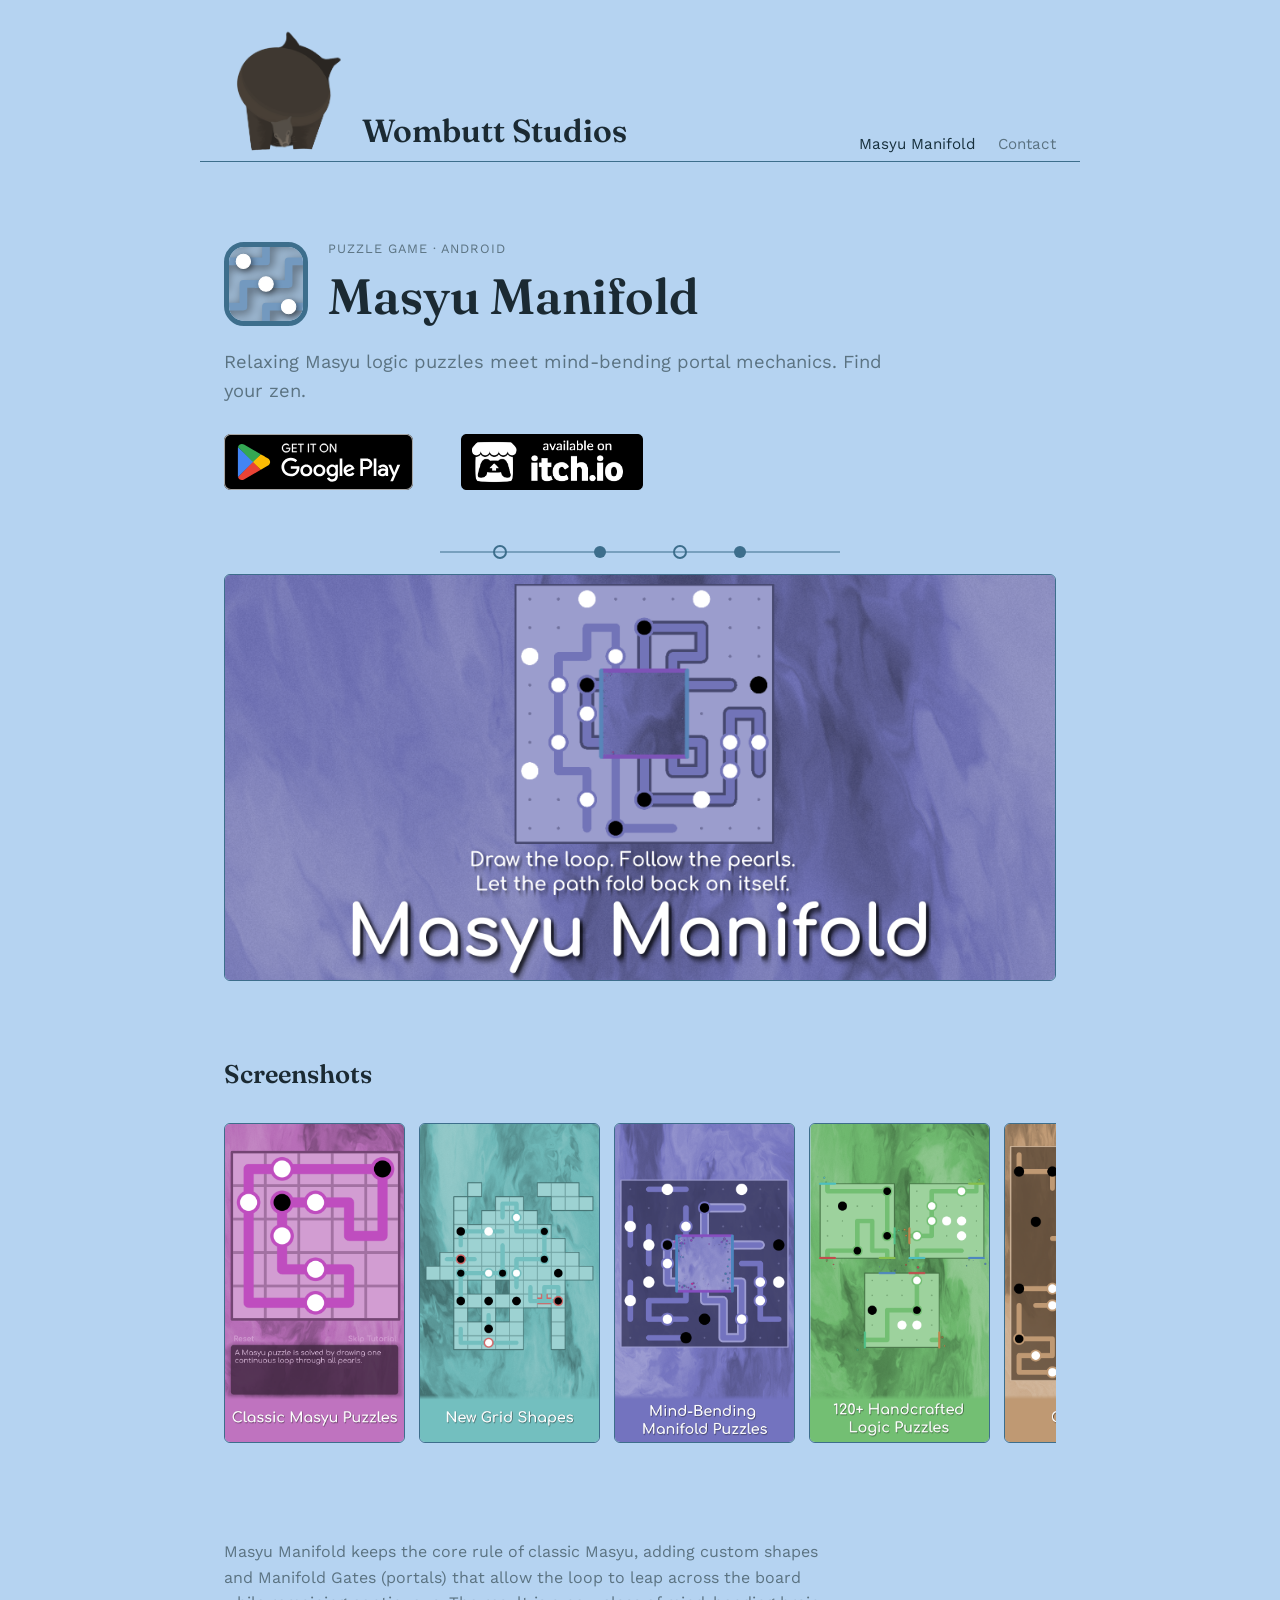
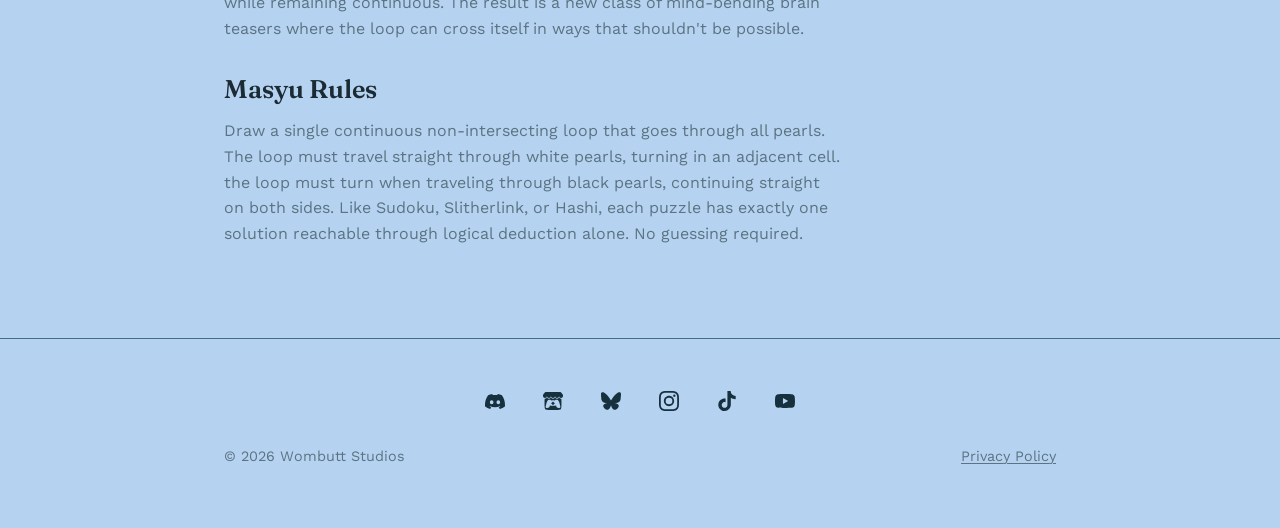
==== masyu-manifold.html @ cf981324 "new HTML and CSS site w/ masyu assets." ====
<!DOCTYPE html>
<html lang="en">
<head>
<meta charset="UTF-8">
<meta name="viewport" content="width=device-width, initial-scale=1.0">
<title>Masyu Manifold — Wombutt Studios</title>
<meta name="description" content="Masyu Manifold: a zen watercolor Masyu loop puzzle game with portal mechanics, for Android.">
<meta property="og:image" content="assets/img/feature-graphic.png">
<link rel="icon" href="assets/img/favicon.png">
<link rel="stylesheet" href="assets/css/style.css">
</head>
<body class="theme-game">

<header class="site-header">
  <div class="wrap nav">
    <a class="brand" href="index.html">
      <img src="assets/img/wombutt-logo.png" alt="Wombutt Studios logo">
      Wombutt Studios
    </a>
    <ul class="nav-links">
      <li><a href="masyu-manifold.html" class="active">Masyu Manifold</a></li>
     <!-- <li><a href="rules.html">Rules &amp; Strategy</a></li> -->
      <li><a href="contact.html">Contact</a></li>
    </ul>
  </div>
</header>

<main>
  <section class="hero">
    <div class="wrap">
    <div class="title-row">
      <img src="assets/img/favicon.svg" alt="" class="app-icon">
      <div>
        <p class="hero-eyebrow">Puzzle game · Android</p>
        <h1>Masyu Manifold</h1>
      </div>
    </div>

      <p class="lede">
        Relaxing Masyu logic puzzles meet mind-bending portal mechanics. Find your zen.
      </p>
      <!--
      <div class="btn-row">
        <a class="btn btn-primary" href="https://play.google.com/store/apps/details?id=io.itch.wombuttstudios.masyumanifold" target="_blank" rel="noopener">Get it on Google Play</a>
        <a class="btn btn-secondary" href="https://wombuttstudios.itch.io/masyu-manifold" target="_blank" rel="noopener">Play the web build on itch.io</a>
      </div>
      -->

      <div class="btn-row badge-row">
        <a href="#" target="_blank" rel="noopener">
          <img src="assets/img/store/google-badge.svg" alt="Get it on Google Play" class="store-badge">
        </a>
        <a href="https://wombuttstudios.itch.io/masyu-manifold" target="_blank" rel="noopener">
          <img src="assets/img/store/itch-badge.png" alt="Available on itch.io" class="store-badge">
        </a>
      </div>


    </div>
  </section>

  <div class="wrap">
    <span class="loop-divider" aria-hidden="true">
      <svg viewBox="0 0 400 28" xmlns="http://www.w3.org/2000/svg">
        <path d="M0 14 H60 L100 14 L140 14 Q160 14 160 14 L240 14 L280 14 Q300 14 300 14 L400 14"
              fill="none" stroke="currentColor" stroke-width="2" opacity="0.5"/>
        <circle cx="60" cy="14" r="6" fill="none" stroke="currentColor" stroke-width="2"/>
        <circle cx="160" cy="14" r="6" fill="currentColor"/>
        <circle cx="240" cy="14" r="6" fill="none" stroke="currentColor" stroke-width="2"/>
        <circle cx="300" cy="14" r="6" fill="currentColor"/>
      </svg>
    </span>
  </div>

  <div class="wrap">
    <img src="assets/img/feature-graphic.png" alt="Masyu Manifold" class="feature-banner">
  </div>

  <section id="screenshots">
    <div class="wrap">
      <h2>Screenshots</h2>
      <p class="section-sub"> </p>
      <div class="shot-strip">
        <img src="assets/img/screenshots/1_tutorial.png" alt="Masyu Manifold screenshot 1">
        <img src="assets/img/screenshots/2_house.png" alt="Masyu Manifold screenshot 2">
        <img src="assets/img/screenshots/3_circuit.png" alt="Masyu Manifold screenshot 3">
        <img src="assets/img/screenshots/5_3box.png" alt="Masyu Manifold screenshot 4">
        <img src="assets/img/screenshots/4_classic.png" alt="Masyu Manifold screenshot 5">
        <img src="assets/img/screenshots/6_flower_green.png" alt="Masyu Manifold screenshot 6">
        <img src="assets/img/screenshots/7_manifold.png" alt="Masyu Manifold screenshot 7">
        <img src="assets/img/screenshots/8_home.png" alt="Masyu Manifold screenshot 8">
      </div>
    </div>
  </section>

  <section id="about-game">
    <div class="wrap">
      <p class="section-sub">
        Masyu Manifold keeps the core rule of classic Masyu, adding custom shapes and Manifold Gates (portals) that allow the loop to leap across the board while 
        remaining continuous. The result is a new class of mind-bending brain teasers where the loop can cross 
        itself in ways that shouldn't be possible.
      </p>
  
      <h2>Masyu Rules</h2>
      <p class="section-sub">
        Draw a single continuous non-intersecting loop that goes through all pearls. The loop must travel straight through white pearls, turning in an adjacent cell. the loop must turn when traveling through black pearls, continuing straight on both sides. Like Sudoku, Slitherlink, or Hashi, each puzzle has exactly one solution reachable through logical deduction alone. No guessing required.
      </p>


      <!-- 
      <div class="grid">
        <div class="card">
          <h3>Classic</h3>
          <p>Traditional Masyu logic, no gates — a clean way to learn or warm up.</p>
        </div>
        <div class="card">
          <h3>Manifold</h3>
          <p>Gates and twist-gates fold the board back on itself. Same rules, new geometry.</p>
        </div>
      </div>
      -->
    </div>
  </section>
</main>

<footer class="site-footer">
  <div class="wrap">
    <div class="social-row footer-social">
        <a class="social-icon icon-discord" href="https://discord.com/invite/BWma44aAkh" target="_blank" rel="noopener" aria-label="Discord"></a>
        <a class="social-icon icon-itch" href="https://wombuttstudios.itch.io" target="_blank" rel="noopener" aria-label="itch.io"></a>
        <a class="social-icon icon-bluesky" href="https://wombuttstudios.bsky.social" target="_blank" rel="noopener" aria-label="Bluesky"></a>
        <a class="social-icon icon-instagram" href="https://www.instagram.com/wombuttstudios" target="_blank" rel="noopener" aria-label="Instagram"></a>
        <a class="social-icon icon-tiktok" href="https://www.tiktok.com/@wombuttstudios" target="_blank" rel="noopener" aria-label="Tiktok"></a>
        <a class="social-icon icon-youtube" href="https://www.youtube.com/@WombuttStudios" target="_blank" rel="noopener" aria-label="YouTube"></a>
    </div>
    <div class="foot-row">
      <span>&copy; 2026 Wombutt Studios</span>
      <span><a href="privacy.html">Privacy Policy</a></span>
    </div>
  </div>
</footer>

</body>
</html>
---- assets/css/style.css ----
/* ==========================================================================
   Wombutt Studios — shared stylesheet
   Two palettes, one system:
     - Studio theme (default, on <body>): warm, brown, paper-like
     - Game theme  (<body class="theme-game">): cool, monochrome blue, zen
   ========================================================================== */

@import url('https://fonts.googleapis.com/css2?family=Fraunces:opsz,wght@9..144,400;9..144,500;9..144,600&family=Work+Sans:wght@400;500;600&display=swap');

:root {
  /* Studio palette */
  --bg: #F7F2EB;
  --surface: #FFFFFF;
  --text: #2B2019;
  --muted: #7A6A5D;
  --accent: #9C6B4F;
  --accent-2: #5B4636;
  --border: #E4DACD;

  --font-display: 'Fraunces', Georgia, serif;
  --font-body: 'Work Sans', -apple-system, sans-serif;

  --radius: 6px;
  --max-width: 880px;
}

body.theme-game {
  /* Game palette — swaps the same variable names */
  --bg: #b5d3f1; /* Highlight: #96b0c9; Original: #EAF0F4; */
  --surface:#FFFFFF;
  --text: #1B2A33;
  --muted: #5B7382;
  --accent: #3D6E8C;
  --accent-2: #17303D;
  --border: #3D6E8C; /* #D3E0E7; */
}

* { box-sizing: border-box; }

html { scroll-behavior: smooth; }

body {
  margin: 0;
  background: var(--bg);
  color: var(--text);
  font-family: var(--font-body);
  line-height: 1.6;
  -webkit-font-smoothing: antialiased;
}

img { max-width: 100%; display: block; }

a {
  color: var(--accent-2);
  text-decoration-thickness: 1px;
  text-underline-offset: 2px;
}
a:hover { color: var(--accent); }

a:focus-visible,
button:focus-visible {
  outline: 2px solid var(--accent);
  outline-offset: 3px;
}

.wrap {
  max-width: var(--max-width);
  margin: 0 auto;
  padding: 0 24px;
}

/* ---- Header / nav ---- */
.site-header {
  padding: 28px 0 0;
}
.nav {
  display: flex;
  align-items: flex-end;
  justify-content: space-between;
  flex-wrap: wrap;
  gap: 12px;
  padding-bottom: 5px;
  border-bottom: 1px solid var(--border);
}
.brand {
  display: flex;
  align-items: flex-end;
  gap: 10px;
  font-family: var(--font-display);
  font-weight: 600;
  font-size: 2.0rem;
  color: var(--text);
  text-decoration: none;
}
.brand img {
  width: 128px;
  height: 128px;
  object-fit: contain;
}
.nav-links {
  display: flex;
  gap: 22px;
  list-style: none;
  margin: 0;
  padding: 0;
  font-size: 0.95rem;
}
.nav-links a {
  color: var(--muted);
  text-decoration: none;
}
.nav-links a:hover,
.nav-links a.active {
  color: var(--accent-2);
}

/* ---- Hero ---- */
.hero {
  padding: 64px 0 40px;
}
.hero-eyebrow {
  font-size: 0.8rem;
  letter-spacing: 0.08em;
  text-transform: uppercase;
  color: var(--muted);
  margin-bottom: 10px;
}
.hero h1 {
  font-family: var(--font-display);
  font-size: clamp(2.1rem, 5vw, 3.1rem);
  font-weight: 600;
  line-height: 1.12;
  margin: 0 0 18px;
  color: var(--text);
}
.hero p.lede {
  font-size: 1.15rem;
  color: var(--muted);
  max-width: 60ch;
  margin: 0 0 28px;
}
.hero-art {
  display: flex;
  gap: 18px;
  margin-top: 8px;
}
.hero-art img {
  border-radius: var(--radius);
  border: 1px solid var(--border);
}

/* ---- Buttons ---- */
.btn-row { display: flex; flex-wrap: wrap; gap: 12px; }
.btn {
  display: inline-flex;
  align-items: center;
  gap: 8px;
  padding: 12px 20px;
  border-radius: var(--radius);
  font-weight: 500;
  font-size: 0.95rem;
  text-decoration: none;
  border: 1px solid transparent;
  transition: transform 0.12s ease, background 0.12s ease;
}
.btn:hover { transform: translateY(-1px); }
.btn-primary {
  background: var(--accent-2);
  color: #fff;
}
.btn-primary:hover { background: var(--accent); color: #fff; }
.btn-secondary {
  background: transparent;
  border-color: var(--border);
  color: var(--text);
}
.btn-secondary:hover { border-color: var(--accent); color: var(--accent); }

.badge-row { align-items: center; gap: 48px;}

.store-badge {
  height: 56px;
  width: auto;
  transition: opacity 0.12s ease;
}
.store-badge:hover { opacity: 0.85; }


/* ---- Sections ---- */
section { padding: 44px 0; }
section h2 {
  font-family: var(--font-display);
  font-size: 1.6rem;
  font-weight: 600;
  margin-bottom: 8px;
}
.section-sub {
  color: var(--muted);
  margin-top: 0;
  margin-bottom: 28px;
  max-width: 62ch;
}

/* ---- Cards / grid ---- */
.grid {
  display: grid;
  grid-template-columns: repeat(auto-fit, minmax(220px, 1fr));
  gap: 18px;
}
.card {
  background: var(--surface);
  border: 1px solid var(--border);
  border-radius: var(--radius);
  padding: 22px;
}
.card h3 {
  font-family: var(--font-display);
  font-size: 1.1rem;
  margin: 0 0 8px;
}
.card p { color: var(--muted); margin: 0; font-size: 0.95rem; }

/* ---- Banner ---- */
.feature-banner {
  display: block;
  margin: 0 auto 8px;
  max-width: 860px;
  width: 100%;
  border-radius: var(--radius);
  border: 1px solid var(--border);
}

/* ---- App icon ---- */
.title-row {
  display: flex;
  align-items: center;
  gap: 20px;
  margin-bottom: 4px;
}
.app-icon {
  width: 84px;
  height: 84px;
  border-radius: 20px;
  border: 5px solid var(--border);
  flex-shrink: 0;
}

/* ---- Screenshot strip ---- */
.shot-strip {
  display: flex;
  gap: 14px;
  overflow-x: auto;
  padding-bottom: 8px;
}
.shot-strip img {
  height: 320px;
  width: auto;
  border-radius: var(--radius);
  border: 1px solid var(--border);
  flex: 0 0 auto;
}

/* ---- Social icons ---- */
.social-row {
  display: flex;
  gap: 14px;
  flex-wrap: wrap;
}
.social-icon {
  width: 44px;
  height: 44px;
  border-radius: 50%;
  background: var(--accent-2);
  transition: background 0.12s ease;
  -webkit-mask-repeat: no-repeat;
  mask-repeat: no-repeat;
  -webkit-mask-position: center;
  mask-position: center;
  -webkit-mask-size: 20px;
  mask-size: 20px;
}
.social-icon:hover { background: var(--accent); }
.footer-social {
  justify-content: center;
  margin-bottom: 22px;
}
 
/* One rule per icon: only the mask-image URL changes. Add a matching class here each time you add a new platform. */
.social-icon.icon-itch    { -webkit-mask-image: url('../img/social/itchio.svg');    mask-image: url('../img/social/itchio.svg'); }
.social-icon.icon-discord { -webkit-mask-image: url('../img/social/discord.svg'); mask-image: url('../img/social/discord.svg'); }
.social-icon.icon-instagram { -webkit-mask-image: url('../img/social/instagram.svg'); mask-image: url('../img/social/instagram.svg'); }
.social-icon.icon-youtube { -webkit-mask-image: url('../img/social/youtube.svg'); mask-image: url('../img/social/youtube.svg'); }
.social-icon.icon-tiktok { -webkit-mask-image: url('../img/social/tiktok.svg'); mask-image: url('../img/social/tiktok.svg'); }
.social-icon.icon-bluesky { -webkit-mask-image: url('../img/social/bluesky.svg'); mask-image: url('../img/social/bluesky.svg'); }

/* ---- Loop divider (signature element) ---- */
.loop-divider {
  display: block;
  width: 100%;
  height: 28px;
  margin: 8px 0;
  color: var(--accent);
}
.loop-divider svg { width: 100%; height: 100%; display: block; }

/* ---- Footer ---- */
.site-footer {
  padding: 40px 0 60px;
  border-top: 1px solid var(--border);
  margin-top: 20px;
  color: var(--muted);
  font-size: 0.9rem;
}
.site-footer a { color: var(--muted); }
.site-footer .foot-row {
  display: flex;
  justify-content: space-between;
  flex-wrap: wrap;
  gap: 12px;
  align-items: center;
}

/* ---- Utility ---- */
.mt-0 { margin-top: 0; }
.center { text-align: center; }

@media (max-width: 560px) {
  .hero-art { flex-direction: column; }
  .shot-strip img { height: 240px; }
}
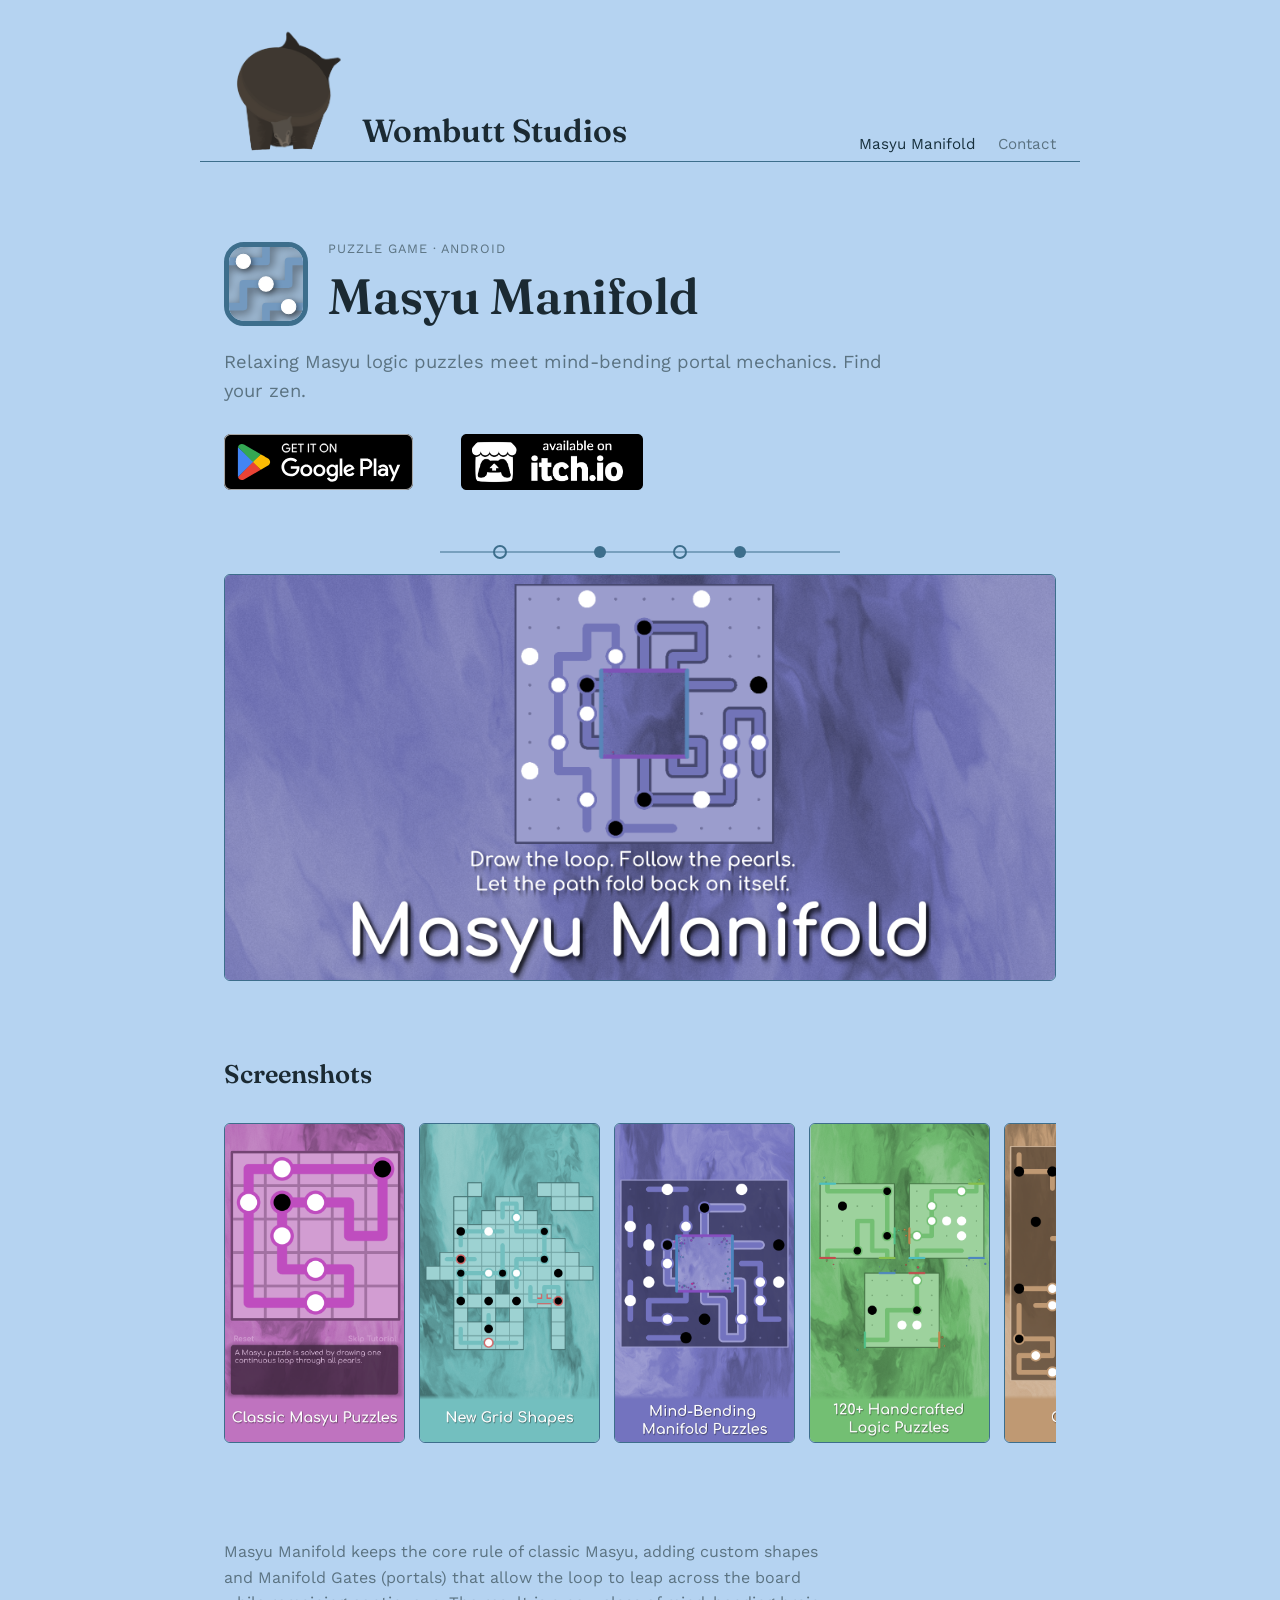
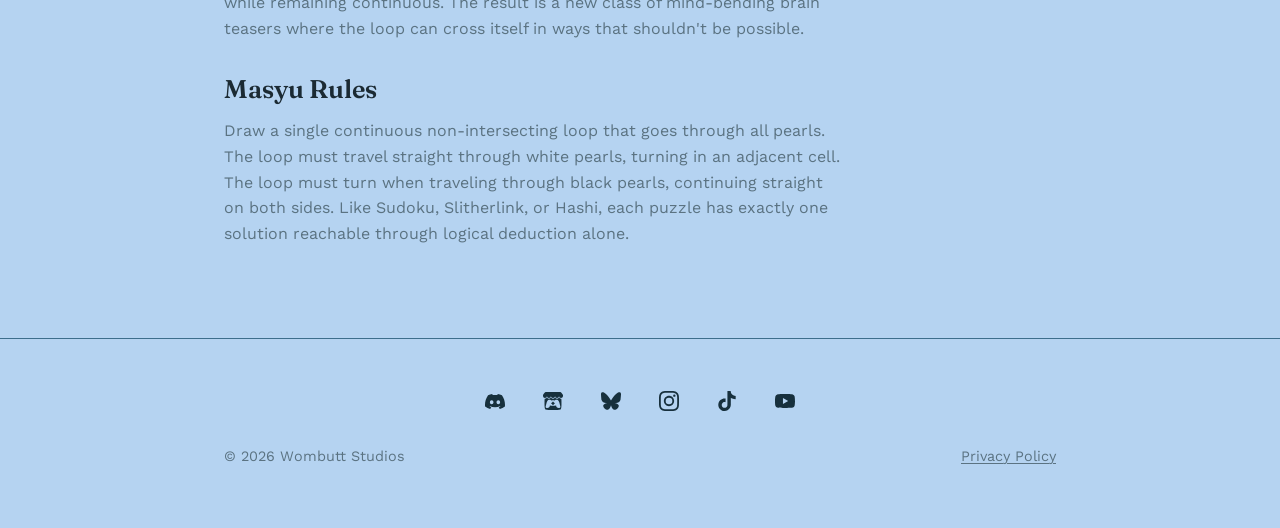
==== commit 2961bf62: "fix typos" ====
--- a/masyu-manifold.html
+++ b/masyu-manifold.html
@@ -47,7 +47,7 @@
       -->
 
       <div class="btn-row badge-row">
-        <a href="#" target="_blank" rel="noopener">
+        <a href="https://play.google.com/store/apps/details?id=io.itch.wombuttstudios.masyumanifold" target="_blank" rel="noopener">
           <img src="assets/img/store/google-badge.svg" alt="Get it on Google Play" class="store-badge">
         </a>
         <a href="https://wombuttstudios.itch.io/masyu-manifold" target="_blank" rel="noopener">
@@ -103,9 +103,8 @@
   
       <h2>Masyu Rules</h2>
       <p class="section-sub">
-        Draw a single continuous non-intersecting loop that goes through all pearls. The loop must travel straight through white pearls, turning in an adjacent cell. the loop must turn when traveling through black pearls, continuing straight on both sides. Like Sudoku, Slitherlink, or Hashi, each puzzle has exactly one solution reachable through logical deduction alone. No guessing required.
+        Draw a single continuous non-intersecting loop that goes through all pearls. The loop must travel straight through white pearls, turning in an adjacent cell. The loop must turn when traveling through black pearls, continuing straight on both sides. Like Sudoku, Slitherlink, or Hashi, each puzzle has exactly one solution reachable through logical deduction alone.
       </p>
-
 
       <!-- 
       <div class="grid">
